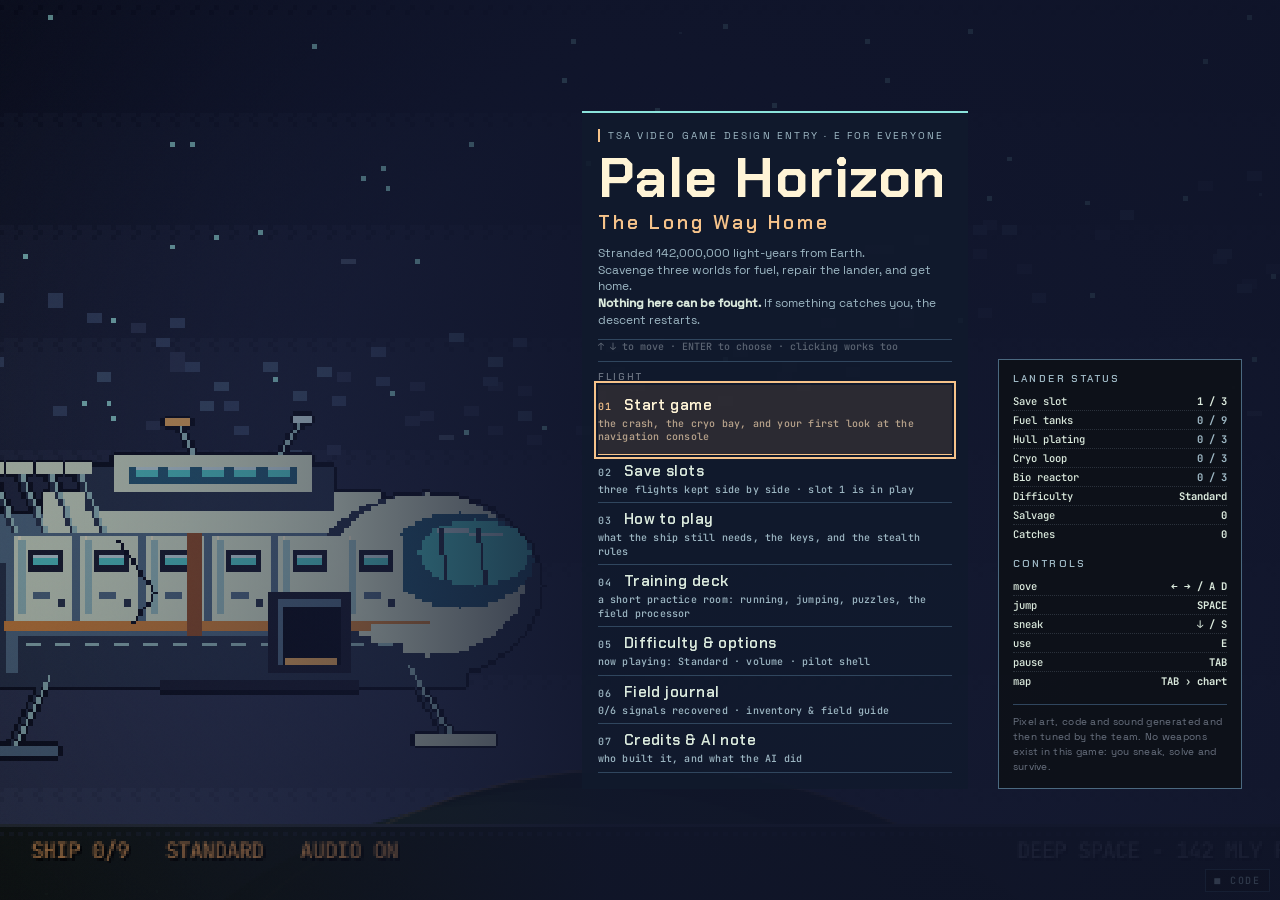
==== game/index.html @ 8185ffc0 "Initial commit: Pale Horizon — the finished game plus its toolchain A pixel-art stealth-puzzle adven" ====
<!DOCTYPE html>
<html lang="en">
<head>
<meta charset="utf-8">
<meta name="viewport" content="width=device-width, initial-scale=1, viewport-fit=cover">
<title>Pale Horizon</title>
<link rel="stylesheet" href="style.css">
</head>
<body>
<div id="frame">
  <canvas id="screen" width="640" height="368"></canvas>
  <div id="scanlines"></div>

  <!-- in-game HUD -->
  <div id="hud" class="layer hidden">
    <div class="hud-left">
      <span id="hud-suit" class="suit"><span class="dot"></span><span id="hud-suit-text">EVA SEALED</span></span>
      <span class="chip"><img src="assets/ui_fuel.png" alt="fuel"> <b id="hud-fuel">0</b><small>/9</small></span>
      <span class="chip material" id="hud-hull"><img src="assets/ui_plate.png" alt="hull"> <b>0</b><small>/3</small></span>
      <span class="chip material" id="hud-cryo"><img src="assets/ui_coolant.png" alt="coolant"> <b>0</b><small>/3</small></span>
      <span class="chip material" id="hud-bio"><img src="assets/ui_ration.png" alt="rations"> <b>0</b><small>/3</small></span>
      <span id="hud-diff" class="chip diff"></span>
    </div>
    <div class="hud-right">
      <span id="hud-objective"></span>
      <span id="hud-alert" class="alert">ALERT</span>
      <span id="hud-hint" class="hint">Tab: pause &nbsp; J: journal &nbsp; M: mute</span>
    </div>
  </div>

  <!-- overlays -->
  <div id="menu" class="layer menu hidden">
    <div class="menu-grid">
      <div class="menu-main">
        <p class="kicker">TSA Video Game Design entry &middot; E for Everyone</p>
        <div class="logo">
          <h1>Pale Horizon</h1>
          <h2>The Long Way Home</h2>
        </div>
        <p class="tagline"></p>
        <div class="menu-buttons"></div>
      </div>
      <aside class="menu-log">
        <h3>Lander status</h3>
        <ul id="menu-status"></ul>
        <h3>Controls</h3>
        <ul id="menu-controls">
          <li><span>move</span><b>&larr; &rarr; / A D</b></li>
          <li><span>jump</span><b>SPACE</b></li>
          <li><span>sneak</span><b>&darr; / S</b></li>
          <li><span>use</span><b>E</b></li>
          <li><span>pause</span><b>TAB</b></li>
          <li><span>map</span><b>TAB &rsaquo; chart</b></li>
        </ul>
        <p class="footnote">Pixel art, code and sound generated and then tuned by the team.
        No weapons exist in this game: you sneak, solve and survive.</p>
      </aside>
    </div>
  </div>

  <div id="panel" class="layer panel hidden">
    <div class="panel-inner">
      <h3 id="panel-title"></h3>
      <div id="panel-body"></div>
      <div id="panel-actions" class="actions"></div>
    </div>
  </div>

  <!-- field processors: purify / smelt / melt -->
  <div id="minigame" class="layer minigame hidden">
    <div class="rig">
      <h3 id="mg-title"></h3>
      <p class="brief" id="mg-brief"></p>
      <canvas id="mg-canvas" width="398" height="150"></canvas>
      <div class="readout"><span id="mg-left"></span><span id="mg-right"></span></div>
      <div class="acts">
        <button id="mg-abort" class="danger">Abort</button>
      </div>
    </div>
  </div>

  <div id="dialogue" class="layer dialogue hidden">
    <div class="speaker">
      <div class="portrait"><canvas id="portrait" width="32" height="32"></canvas></div>
      <span id="speaker-name">PILOT</span>
    </div>
    <div class="bubble"><p id="dialogue-text"></p><span class="advance">[ space / click ]</span></div>
  </div>

  <div id="toast" class="layer toast hidden"><span id="toast-text"></span></div>
  <div id="flash" class="layer flash"></div>
  <div id="caught" class="layer hidden">
    <h2>CAUGHT</h2>
    <p id="caught-line">RESTARTING THE DESCENT</p>
  </div>

  <!-- touch controls for tablets -->
  <div id="touch" class="layer touch hidden">
    <div class="dpad">
      <button data-key="left">&larr;</button>
      <button data-key="right">&rarr;</button>
    </div>
    <div class="acts">
      <button data-key="down">&darr;<small>sneak</small></button>
      <button data-key="dash">DASH<small>q</small></button>
      <button data-key="freeze">CRYO<small>f</small></button>
      <button data-key="jump">JUMP</button>
      <button data-key="use">USE</button>
    </div>
    <div class="touch-tools"><button data-key="journal">LOG</button><button data-key="pause">PAUSE</button></div>
  </div>

  <div id="debug" class="layer debug hidden"><pre id="debug-text"></pre></div>
  <div id="admin" class="layer hidden">
    <div class="console">
      <h3>Test deck</h3>
      <p class="brief">Hidden developer deck. ESC or Close exits. Changes write straight to the active save slot.</p>
      <div id="admin-body"></div>
      <pre class="state" id="admin-state"></pre>
      <div class="slot-tools">
        <button id="admin-close">Close the test deck</button>
        <button id="admin-reset" class="danger">Wipe this save slot</button>
      </div>
    </div>
  </div>
  <!-- the code reader: hidden in the corner until you go looking for it -->
  <div id="codes" class="codes">
    <button id="codes-chip" class="codes-chip" type="button" aria-label="code reader" aria-expanded="false" aria-controls="codes-input">&#9632; code</button>
    <div class="codes-box">
      <label for="codes-input">Code</label>
      <input id="codes-input" type="text" autocomplete="off" autocapitalize="off" spellcheck="false" maxlength="24" placeholder="type a code">
      <span class="codes-typed" id="codes-typed">&mdash;</span>
      <button id="codes-close" type="button">close</button>
    </div>
  </div>

  <div id="selftest" class="selftest"></div>
  <div id="loading" class="layer loading"><p>loading pixel cargo&hellip;</p></div>
</div>
<script type="module" src="src/main.js"></script>
</body>
</html>
---- game/style.css ----
/* PALE HORIZON - UI stylesheet
   Palette: "aluminium and sodium". Cold structural grey for every surface,
   one warm sodium lamp for anything you can act on, and a cold instrument
   blue for read-outs. Danger red is reserved for danger.
     void #07080B / screen #0D1015 / panel #151A21 / line #2F3742
     bone #E7E4DC / dim #8B93A1 / lamp #E8A05C / blue #8FB6D6 / danger #CF5B45
   Flat surfaces only: no gradients, no glow, no rounded corners. Anything
   that looks lit is a real light source (the engine, the beacon, the lamp). */

@font-face {
  font-family: "Plex Mono";
  src: url("assets/fonts/IBMPlexMono-Regular.woff2") format("woff2");
  font-weight: 400;
  font-style: normal;
  font-display: swap;
}
@font-face {
  font-family: "Plex Mono";
  src: url("assets/fonts/IBMPlexMono-SemiBold.woff2") format("woff2");
  font-weight: 600;
  font-style: normal;
  font-display: swap;
}
@font-face {
  font-family: "Space Grotesk";
  src: url("assets/fonts/SpaceGrotesk-Regular.woff2") format("woff2");
  font-weight: 400;
  font-style: normal;
  font-display: swap;
}
@font-face {
  font-family: "Space Grotesk";
  src: url("assets/fonts/SpaceGrotesk-Medium.woff2") format("woff2");
  font-weight: 500;
  font-style: normal;
  font-display: swap;
}
/* the console face: headings, station nameplates, anything that should read
   like it was stencilled onto the hull */
@font-face {
  font-family: "Chakra Petch";
  src: url("assets/fonts/ChakraPetch-600.woff2") format("woff2");
  font-weight: 600;
  font-style: normal;
  font-display: swap;
}
@font-face {
  font-family: "Chakra Petch";
  src: url("assets/fonts/ChakraPetch-700.woff2") format("woff2");
  font-weight: 700;
  font-style: normal;
  font-display: swap;
}
/* the read-out face: numbers, labels, keys, tables */
@font-face {
  font-family: "JetBrains Mono";
  src: url("assets/fonts/JetBrainsMono-500.woff2") format("woff2");
  font-weight: 500;
  font-style: normal;
  font-display: swap;
}
@font-face {
  font-family: "JetBrains Mono";
  src: url("assets/fonts/JetBrainsMono-700.woff2") format("woff2");
  font-weight: 700;
  font-style: normal;
  font-display: swap;
}

:root {
  --void: #10152b;
  --screen: #16233d;
  --panel: #1b2d46;
  --panel-2: #29415a;
  --line: #4b6980;
  --line-soft: #30465e;
  --text: #dbeadd;
  --bright: #fff4d6;
  --dim: #9eb8c4;
  --lamp: #f6c38a;
  --blue: #8be3db;
  --danger: #cf5b45;
  --font: "Space Grotesk", "Plex Mono", ui-monospace, "Segoe UI", sans-serif;
  --mono: "JetBrains Mono", "Plex Mono", ui-monospace, "Consolas", monospace;
  --display: "Chakra Petch", "Space Grotesk", "Plex Mono", sans-serif;
  /* every numeral the game shows lines up in a column */
  --nums: tabular-nums lining-nums;
}

* { box-sizing: border-box; }

html, body {
  margin: 0;
  padding: 0;
  height: 100%;
  background: var(--void);
  color: var(--text);
  font-family: var(--font);
  overflow: hidden;
  -webkit-user-select: none;
  user-select: none;
}

#frame { position: fixed; inset: 0; display: grid; place-items: center; }

#screen {
  display: block;
  image-rendering: pixelated;
  image-rendering: crisp-edges;
  background: #05070a;
  box-shadow: 0 0 0 4px #12161d, 0 0 0 5px #05070a, 0 12px 40px #000c;
}

/* film grain: one repeating tile, no animation, sits over everything */
#scanlines {
  position: absolute;
  inset: 0;
  pointer-events: none;
  background-image: url("data:image/svg+xml,%3Csvg xmlns='http://www.w3.org/2000/svg' width='64' height='64'%3E%3Cfilter id='g'%3E%3CfeTurbulence type='fractalNoise' baseFrequency='0.8' numOctaves='2'/%3E%3C/filter%3E%3Crect width='64' height='64' filter='url(%23g)' opacity='0.5'/%3E%3C/svg%3E");
  background-repeat: repeat;
  background-size: 64px 64px;
  opacity: 0.045;
  mix-blend-mode: overlay;
}

.layer { position: absolute; inset: 0; pointer-events: none; }
.hidden { display: none !important; }

/* ------------------------------------------------------------------- HUD -- */
#hud {
  display: flex;
  justify-content: space-between;
  align-items: flex-start;
  padding: 9px 12px;
  font-size: 12px;
  font-family: var(--mono);
  font-weight: 500;
  font-variant-numeric: var(--nums);
}
.chip b, .menu-log li b, .slot .meta, .minigame .readout { font-variant-numeric: var(--nums); }
.hud-left, .hud-right { display: flex; gap: 7px; align-items: center; flex-wrap: wrap; }
.chip {
  display: inline-flex;
  align-items: center;
  gap: 5px;
  background: rgba(13, 16, 21, 0.88);
  border: 1px solid var(--line);
  padding: 2px 7px 2px 5px;
}
.chip small { color: var(--dim); }
.chip img { width: 12px; height: 16px; image-rendering: pixelated; }
.chip.material { border-color: #37414f; }
.chip.done { color: var(--lamp); border-color: #4a3a28; }
#hud-objective {
  background: rgba(13, 16, 21, 0.88);
  border: 1px solid var(--line);
  padding: 2px 8px;
  color: var(--blue);
  max-width: 44vw;
  text-align: right;
}
.alert {
  color: var(--danger);
  border: 1px solid var(--danger);
  padding: 2px 7px;
  background: rgba(13, 16, 21, 0.88);
  animation: blink 0.5s steps(2, end) infinite;
  letter-spacing: 0.12em;
}
.hint { color: var(--dim); font-size: 10.5px; }
@keyframes blink { 50% { opacity: 0.3; } }

/* suit state: a single read-out, because one catch now ends the run */
.suit { display: inline-flex; align-items: center; gap: 6px; background: rgba(13, 16, 21, 0.88); border: 1px solid var(--line); padding: 3px 8px; letter-spacing: 0.08em; font-size: 10.5px; }
.suit .dot { width: 7px; height: 7px; background: var(--lamp); }
.suit.unsealed .dot { background: var(--blue); }

.diff-row { display: flex; gap: 8px; flex-wrap: wrap; margin-bottom: 6px; }
.diff-btn { flex: 1 1 140px; }
.diff-btn.active { border-color: var(--lamp); color: var(--text); background: var(--panel-2); }
.blurb { color: var(--dim); font-size: 11px; line-height: 1.55; margin: 0 0 8px; }
.slider { display: grid; grid-template-columns: 90px 1fr; align-items: center; gap: 10px; margin-bottom: 6px; font-size: 12px; color: var(--dim); }
.slider input[type="range"] { width: 100%; accent-color: var(--lamp); height: 18px; }
button.inline { display: inline-block; width: auto; padding: 6px 10px; font-size: 12px; }

.debug { pointer-events: none; padding: 32px 12px; }
.debug pre {
  margin: 0;
  font-size: 11px;
  line-height: 1.45;
  color: #b9c2cf;
  background: rgba(7, 8, 11, 0.86);
  border: 1px solid var(--line-soft);
  padding: 8px 10px;
  display: inline-block;
  white-space: pre;
}

/* --------------------------------------------------------- self-test panel */
.selftest {
  display: none;
  position: fixed;
  inset: 12px;
  overflow: auto;
  z-index: 60;
  background: rgba(7, 8, 11, 0.97);
  border: 1px solid var(--line);
  padding: 14px 16px;
  font-family: var(--font);
  font-size: 12px;
  line-height: 1.5;
  color: var(--text);
}
.selftest.pass { border-color: var(--lamp); }
.selftest.fail { border-color: var(--danger); }
.selftest h2 { margin: 0 0 10px; font-size: 14px; letter-spacing: 1px; }
.selftest.pass h2 { color: var(--lamp); }
.selftest.fail h2 { color: var(--danger); }
.selftest ul { margin: 0; padding-left: 18px; }
.selftest li { margin-bottom: 3px; }
.selftest li.ok { color: var(--lamp); }
.selftest li.bad { color: var(--danger); font-weight: 600; }
.selftest li span { color: var(--dim); font-weight: 400; }

/* ------------------------------------------------------------------ menu -- */
/* Asymmetric on purpose: the game's own canvas is the backdrop, so the menu
   is a left-hand slab of type with a narrow read-out column beside it. */
.menu {
  display: flex;
  align-items: safe center;
  justify-content: flex-end;
  overflow-y: auto;
  padding: 3vh 3vw;
  pointer-events: auto;
  background: linear-gradient(90deg, rgba(16,21,43,.06), rgba(16,21,43,.88) 47%);
}
/* type on the right, the wreck and its planet on the left: the game's own
   canvas is part of the composition rather than something to cover up */
.menu-grid {
  display: grid;
  grid-template-columns: minmax(300px, 1fr) minmax(196px, 244px);
  gap: 30px;
  align-items: end;
  width: 100%;
  max-width: 660px;
}
.menu-main { max-width: 520px; }
.title-screen #screen { width: 100vw !important; height: auto !important; min-height: 100vh; object-fit: cover; box-shadow: none; }
.menu-main { padding: 16px; background: rgba(16,26,44,.82); border-top: 2px solid var(--blue); }
.menu-log { background: rgba(16,26,44,.9); }
@media (max-width: 720px) { .menu-main { padding: 12px; } }
.kicker {
  margin: 0 0 10px;
  font-size: 10px;
  letter-spacing: 0.22em;
  text-transform: uppercase;
  color: var(--dim);
  border-left: 2px solid var(--lamp);
  padding-left: 8px;
}
.logo h1 {
  margin: 0;
  font-family: var(--display);
  font-weight: 700;
  font-size: clamp(42px, 5vw, 62px);
  line-height: 0.92;
  letter-spacing: 0.02em;
  color: var(--bright);
}
.logo h2 {
  margin: 6px 0 0;
  font-family: var(--display);
  font-weight: 600;
  font-size: clamp(13px, 2.1vw, 19px);
  letter-spacing: 0.16em;
  color: var(--lamp);
}
.tagline {
  color: var(--dim);
  margin: 14px 0 0;
  line-height: 1.62;
  font-size: 12.5px;
  max-width: 44ch;
}
.tagline b { color: var(--text); font-weight: 600; }

.menu-buttons {
  display: flex;
  flex-direction: column;
  gap: 0;
  margin-top: 18px;
  border-top: 1px solid var(--line-soft);
  counter-reset: item;
}
.menu-buttons button {
  display: grid;
  grid-template-columns: 26px 1fr;
  align-items: baseline;
  width: 100%;
  gap: 0;
  text-align: left;
  border: 0;
  border-bottom: 1px solid var(--line-soft);
  background: transparent;
  padding: 8px 10px 8px 0;
}
.menu-buttons button::before {
  counter-increment: item;
  content: counter(item, decimal-leading-zero);
  grid-column: 1;
  grid-row: 1;
  font-size: 10px;
  color: var(--dim);
  letter-spacing: 0.1em;
}
.menu-buttons button > .label {
  grid-column: 2;
  grid-row: 1;
  font-family: var(--display);
  font-weight: 600;
  font-size: 15px;
  letter-spacing: 0.03em;
}
/* group headers inside the menu: a quiet rule with a stencilled caption */
.menu-buttons .group {
  grid-column: 1 / -1;
  margin: 14px 0 2px;
  font-family: var(--display);
  font-weight: 600;
  font-size: 9.5px;
  letter-spacing: 0.24em;
  text-transform: uppercase;
  color: #6a7280;
  border-top: 1px solid var(--line-soft);
  padding-top: 9px;
}
.menu-buttons .group:first-child { margin-top: 0; border-top: 0; padding-top: 0; }
.menu-buttons .hint {
  grid-column: 1 / -1;
  font-family: var(--mono);
  font-size: 10px;
  color: #5b6472;
  margin: 0 0 2px;
}
.menu-buttons button .key {
  grid-column: 1;
  grid-row: 1;
  font-family: var(--mono);
  font-size: 10px;
  color: var(--lamp);
}
.menu-buttons button.nonum::before { content: ""; }
.menu-buttons button:hover:not(:disabled) { background: rgba(232, 160, 92, 0.07); border-color: var(--line); }
.menu-buttons button:hover:not(:disabled)::before { color: var(--lamp); }
.menu-buttons button:active:not(:disabled) { background: rgba(232, 160, 92, 0.13); }
.menu-buttons button .sub {
  /* the number and the label sit on the first row, the sub-line spans both */
  grid-column: 1 / -1;
  display: block;
  font-size: 10px;
  line-height: 1.35;
  color: var(--dim);
  margin-top: 2px;
  letter-spacing: 0.02em;
}
.menu-buttons button.primary { color: var(--bright); }
.menu-buttons button.primary::before { color: var(--lamp); }
.menu-buttons button:disabled { opacity: 0.42; cursor: not-allowed; }

.menu-log {
  border: 1px solid var(--line);
  background: rgba(13, 16, 21, 0.82);
  padding: 12px 14px 14px;
  align-self: end;
}
.menu-log h3 {
  margin: 0 0 7px;
  font-family: var(--display);
  font-weight: 600;
  font-size: 10px;
  letter-spacing: 0.24em;
  text-transform: uppercase;
  color: var(--dim);
}
.menu-log h3 + ul { margin: 0 0 14px; padding: 0; list-style: none; }
.menu-log li {
  display: flex;
  justify-content: space-between;
  gap: 10px;
  font-family: var(--mono);
  font-weight: 500;
  font-size: 10.5px;
  padding: 2px 0;
  border-bottom: 1px dotted #2a313b;
}
.menu-log li:last-child { border-bottom: 0; }
.menu-log li b { color: var(--text); font-weight: 600; }
.menu-log li .ok { color: var(--lamp); }
.menu-log li .off { color: var(--dim); }
.footnote {
  color: #6a7280;
  font-size: 10px;
  letter-spacing: 0.03em;
  margin: 0;
  padding-top: 9px;
  border-top: 1px solid var(--line-soft);
  line-height: 1.5;
}

button {
  font-family: var(--mono);
  font-weight: 500;
  font-size: 12.5px;
  color: var(--text);
  background: var(--panel);
  border: 1px solid var(--line);
  border-radius: 0;
  padding: 8px 13px;
  cursor: pointer;
  letter-spacing: 0.05em;
  text-align: center;
  transition: background 0.08s linear, border-color 0.08s linear;
}
button:hover:not(:disabled) { background: var(--panel-2); border-color: var(--lamp); }
button:focus-visible { outline: 2px solid var(--lamp); outline-offset: 1px; }
button:active:not(:disabled) { background: #191f27; }
button.primary { border-color: var(--lamp); color: var(--bright); }
button:disabled { opacity: 0.45; cursor: not-allowed; }
button .sub { display: block; font-size: 10px; color: var(--dim); margin-top: 3px; letter-spacing: 0.02em; }
button.primary .sub { color: #b9a48c; }
button.danger { border-color: var(--danger); color: #f0cfc7; }
button.danger:hover:not(:disabled) { background: #24160f; border-color: var(--danger); }

/* --------------------------------------------------------------- panels --- */
.panel {
  display: grid;
  place-items: center;
  background: rgba(12,20,37,.82);
  pointer-events: auto;
}
.panel-inner {
  width: min(680px, 92vw);
  max-height: 88vh;
  overflow: auto;
  background: var(--panel);
  border: 1px solid var(--line);
  box-shadow: 0 0 0 3px #101b30, 0 0 0 4px #496579, 8px 8px 0 #091222b0;
  border-top: 3px solid var(--blue);
  padding: 16px 18px;
}
.panel-inner h3 {
  margin: 0 0 12px;
  padding-bottom: 8px;
  border-bottom: 1px solid var(--line-soft);
  color: var(--lamp);
  font-family: var(--display);
  letter-spacing: 0.2em;
  font-size: 13px;
  font-weight: 700;
  text-transform: uppercase;
}
#panel-body { line-height: 1.7; font-size: 13px; color: var(--text); }
#panel-body p { margin: 0 0 9px; }
#panel-body ul { margin: 0 0 10px; padding-left: 20px; }
#panel-body li { margin-bottom: 4px; }
#panel-body b { color: var(--bright); font-weight: 600; }
#panel-body .keys { display: grid; grid-template-columns: max-content 1fr; gap: 4px 14px; margin-bottom: 10px; }
#panel-body .keys span:nth-child(odd) {
  color: var(--text);
  background: var(--panel-2);
  border: 1px solid var(--line);
  padding: 1px 7px;
  text-align: center;
  font-size: 11px;
}
.actions { display: flex; gap: 8px; flex-wrap: wrap; margin-top: 14px; }

/* save slots */
.slots { display: grid; gap: 8px; margin: 4px 0 12px; }
.slot {
  display: grid;
  grid-template-columns: 40px 1fr auto;
  gap: 12px;
  align-items: center;
  border: 1px solid var(--line);
  background: var(--screen);
  padding: 9px 11px;
  text-align: left;
}
.slot:hover { border-color: var(--lamp); background: #171d25; }
.slot .index { font-family: var(--display); font-size: 22px; color: var(--lamp); line-height: 1; }
.slot .meta { font-size: 11px; color: var(--dim); margin-top: 3px; line-height: 1.5; }
.slot .name { font-size: 13px; color: var(--text); }
.slot.empty .index { color: #39414d; }
.slot.empty .name { color: var(--dim); }
.slot .stamp { font-size: 10px; color: var(--dim); text-align: right; white-space: nowrap; }
.slot-row { display: flex; gap: 6px; }
.slot-tools { display: flex; gap: 6px; margin-top: 2px; }

/* ------------------------------------------------------------- dialogue --- */
.dialogue {
  display: flex;
  align-items: flex-end;
  gap: 10px;
  padding: 0 14px 16px;
  pointer-events: auto;
}
.speaker { display: flex; flex-direction: column; align-items: center; gap: 4px; }
.portrait {
  width: 56px;
  height: 56px;
  border: 1px solid var(--line);
  background: var(--panel);
  display: grid;
  place-items: center;
}
.portrait canvas { width: 50px; height: 50px; image-rendering: pixelated; }
#speaker-name { font-family: var(--display); font-weight: 600; font-size: 10px; color: var(--lamp); letter-spacing: 0.22em; }
.bubble {
  flex: 1;
  background: rgba(21, 26, 33, 0.96);
  border: 1px solid var(--line);
  border-left: 2px solid var(--lamp);
  padding: 11px 13px 6px;
  font-size: 13px;
  line-height: 1.65;
  min-height: 64px;
}
.bubble p { margin: 0; }
.advance { display: block; text-align: right; font-size: 10px; color: var(--dim); margin-top: 6px; }

.toast { display: grid; place-items: start center; padding-top: 14vh; }
.toast span {
  background: rgba(13, 16, 21, 0.95);
  border: 1px solid var(--line);
  border-left: 2px solid var(--lamp);
  padding: 7px 15px;
  font-family: var(--display);
  font-weight: 600;
  font-size: 13px;
  letter-spacing: 0.04em;
  color: var(--text);
}
.flash { background: #000; opacity: 0; transition: opacity 0.25s linear; pointer-events: none; }

/* ------------------------------------------------------------------ caught */
#caught {
  display: grid;
  place-items: center;
  align-content: center;
  gap: 8px;
  background: rgba(8, 6, 6, 0);
  transition: background 0.18s linear;
}
#caught.on { background: rgba(24, 10, 8, 0.72); }
#caught h2 {
  margin: 0;
  font-family: var(--display);
  font-size: 30px;
  letter-spacing: 0.3em;
  text-indent: 0.3em;
  color: #f0cfc7;
}
#caught p { margin: 0; font-size: 11.5px; letter-spacing: 0.14em; color: #d8a99c; }

/* --------------------------------------------------------------- the kits */
.minigame {
  display: grid;
  place-items: center;
  background: rgba(7, 8, 11, 0.82);
  pointer-events: auto;
}
.minigame .rig {
  width: min(430px, 90vw);
  background: var(--panel);
  border: 1px solid var(--line);
  box-shadow: 0 0 0 3px #101b30, 0 0 0 4px #496579, 8px 8px 0 #091222b0;
  border-top: 3px solid var(--blue);
  padding: 14px 16px 16px;
}
.minigame h3 { margin: 0 0 3px; font-family: var(--display); font-weight: 700; font-size: 12px; letter-spacing: 0.24em; text-transform: uppercase; color: var(--lamp); }
.minigame .brief { margin: 0 0 12px; font-size: 11.5px; color: var(--dim); line-height: 1.55; }
.minigame canvas { display: block; width: 100%; image-rendering: pixelated; border: 1px solid var(--line-soft); background: #0b0e13; }
.minigame .readout { display: flex; justify-content: space-between; font-size: 11px; color: var(--dim); margin-top: 8px; letter-spacing: 0.08em; }
.minigame .readout b { color: var(--text); }
.minigame .acts { display: flex; gap: 8px; margin-top: 12px; justify-content: flex-end; }

/* --------------------------------------------------------------- admin ---- */
#admin {
  display: grid;
  place-items: center;
  background: rgba(4, 5, 8, 0.9);
  pointer-events: auto;
  z-index: 70;
}
#admin .console {
  width: min(760px, 94vw);
  max-height: 92vh;
  overflow: auto;
  background: var(--panel);
  border: 1px solid var(--line);
  padding: 14px 16px 16px;
}
#admin h3 {
  margin: 0 0 4px;
  font-family: var(--display);
  font-weight: 700;
  font-size: 13px;
  letter-spacing: 0.24em;
  text-transform: uppercase;
  color: var(--lamp);
}
#admin .brief { margin: 0 0 12px; font-size: 11px; color: var(--dim); }
#admin h4 {
  margin: 14px 0 6px;
  font-family: var(--display);
  font-weight: 600;
  font-size: 10px;
  letter-spacing: 0.24em;
  text-transform: uppercase;
  color: var(--dim);
  border-bottom: 1px solid var(--line-soft);
  padding-bottom: 4px;
}
#admin .grid { display: grid; grid-template-columns: repeat(auto-fit, minmax(178px, 1fr)); gap: 6px; }
#admin button { text-align: left; font-size: 11.5px; padding: 7px 10px; }
#admin button small { display: block; color: var(--dim); font-size: 9.5px; margin-top: 2px; letter-spacing: 0; }
#admin .state {
  margin-top: 14px;
  font-family: var(--mono);
  font-weight: 500;
  font-size: 10.5px;
  line-height: 1.55;
  color: #b9c2cf;
  background: var(--screen);
  border: 1px solid var(--line-soft);
  padding: 9px 10px;
  max-height: 170px;
  overflow: auto;
  white-space: pre-wrap;
  word-break: break-word;
}
.admin-hint {
  position: absolute;
  left: 12px;
  bottom: 10px;
  font-size: 10px;
  letter-spacing: 0.12em;
  color: #5b6472;
}

/* --------------------------------------------------------------- touch ---- */
.touch {
  display: flex;
  justify-content: space-between;
  align-items: flex-end;
  padding: 16px;
  pointer-events: none;
}
.touch .dpad, .touch .acts { display: flex; gap: 6px; pointer-events: auto; }
.touch button { touch-action: none; }
.touch-tools { position: absolute; right: 14px; top: 74px; display: flex; gap: 6px; pointer-events: auto; }
.touch .touch-tools button { min-width: 42px; height: 32px; font-size: 10px; }
@media (max-width: 720px) {
  .touch { padding: 48px 6px; }
  .touch button { min-width: 34px; height: 48px; font-size: 10px; padding: 4px; }
  .hud-left { flex-wrap: wrap; max-width: 65vw; gap: 4px; }
  .hud-right { max-width: 32vw; font-size: 9px; }
}
.journal-location { font: 10px var(--mono); letter-spacing: .12em; text-transform: uppercase; color: var(--blue); }
.journal-inventory { display: grid; grid-template-columns: repeat(3,1fr); gap: 8px; margin: 14px 0 24px; }
.journal-stock { display: flex; gap: 8px; padding: 10px; background: #122239; border: 1px solid var(--line-soft); font-size: 11px; }
.journal-stock img { width: 20px; height: 24px; object-fit: contain; image-rendering: pixelated; }
.journal-stock b { display: block; font-size: 10px; margin-top: 3px; }
.journal-entry { border-left: 2px solid var(--blue); padding: 4px 14px; background: #14243a; margin: 12px 0; }
.journal-entry h4 { color: var(--lamp); margin: 4px 0; }
#panel-body details { border-top: 1px solid var(--line-soft); padding: 9px 0; }
#panel-body summary { cursor: pointer; color: var(--blue); font-family: var(--display); }
@media (max-width: 480px) { .journal-inventory { grid-template-columns: 1fr; } }

.touch button {
  min-width: 58px;
  height: 58px;
  font-size: 17px;
  opacity: 0.82;
  background: rgba(13, 16, 21, 0.88);
}
.touch small { display: block; font-size: 9px; color: var(--dim); }
@media (max-width: 720px) {
  .touch button { min-width: 34px; width: 42px; height: 48px; font-size: 10px; padding: 4px; }
  .touch .dpad, .touch .acts { gap: 4px; }
  .touch .touch-tools button { width: 42px; }
  #hud { gap: 4px; padding: 8px; }
  .hud-left { flex: 1; max-width: 56vw; }
  .hud-right { flex: 0 1 40vw; min-width: 0; }
  #hud-objective { white-space: normal; font-size: 8px; line-height: 1.5; }
  #hud-hint { display: none; }
}

/* ------------------------------------------------------------ code reader --
   Hidden in the bottom-right corner. It sits at 22% opacity and comes up to
   full on hover, so a player who never looks for it never notices it, and one
   who does gets a proper console to type into. */
.codes {
  position: fixed;
  z-index: 90;
  right: 10px;
  bottom: 8px;
  pointer-events: auto;
  display: flex;
  flex-direction: column;
  align-items: flex-end;
  gap: 6px;
  opacity: 0.22;
  transition: opacity 0.12s linear;
}
.codes:hover, .codes.open, .codes:focus-within { opacity: 1; }
.codes-chip {
  font-family: var(--mono);
  font-weight: 500;
  font-size: 10px;
  letter-spacing: 0.18em;
  text-transform: uppercase;
  color: var(--dim);
  background: rgba(13, 16, 21, 0.86);
  border: 1px solid var(--line-soft);
  padding: 4px 8px;
}
.codes-chip:hover { color: var(--lamp); border-color: var(--line); background: rgba(13, 16, 21, 0.86); }
.codes-box { display: none; gap: 6px; align-items: center; flex-wrap: wrap; max-width: calc(100vw - 20px); padding: 10px; background: var(--void); border: 1px solid var(--line); }
.codes.open .codes-box { display: flex; }
.codes-box label {
  font-family: var(--display);
  font-weight: 600;
  font-size: 9.5px;
  letter-spacing: 0.22em;
  text-transform: uppercase;
  color: var(--dim);
}
.codes-box input {
  font-family: var(--mono);
  font-weight: 700;
  font-size: 12px;
  letter-spacing: 0.22em;
  text-transform: uppercase;
  color: var(--lamp);
  background: var(--void);
  border: 1px solid var(--line);
  padding: 5px 9px;
  width: 150px;
  outline: none;
}
.codes-box input:focus { border-color: var(--lamp); }
.codes-box input::placeholder { color: #4a525e; letter-spacing: 0.14em; text-transform: none; }
.codes-typed { font-family: var(--mono); font-size: 10px; color: #5b6472; min-width: 74px; }
.codes-box button { font-size: 10px; padding: 5px 8px; }

button.cursor:not(:disabled), button:focus-visible { border-color: var(--lamp); background: rgba(143,182,214,0.12); outline: 2px solid var(--lamp); outline-offset: 2px; }
.menu-buttons button.primary { background: rgba(232,160,92,0.12); padding-top: 14px; padding-bottom: 14px; }
@media (max-height: 900px) {
  .logo h1 { font-size: 56px; }
  .tagline { font-size: 12px; line-height: 1.4; margin-top: 10px; }
  .menu-buttons { margin-top: 10px; }
  .menu-buttons button { padding-top: 6px; padding-bottom: 6px; }
  .menu-buttons button.primary { padding-top: 10px; padding-bottom: 10px; }
  .menu-buttons .group { margin-top: 6px; }
}
@media (max-width: 720px) {
  .menu-grid { grid-template-columns: 1fr; gap: 16px; }
  .menu-log { display: none; }
  .menu { justify-content: center; padding: 24px; }
  .logo h1 { font-size: 48px; }
}

.loading {
  display: grid;
  place-items: center;
  background: var(--void);
  color: var(--dim);
  font-size: 12px;
  letter-spacing: 0.14em;
  pointer-events: auto;
}
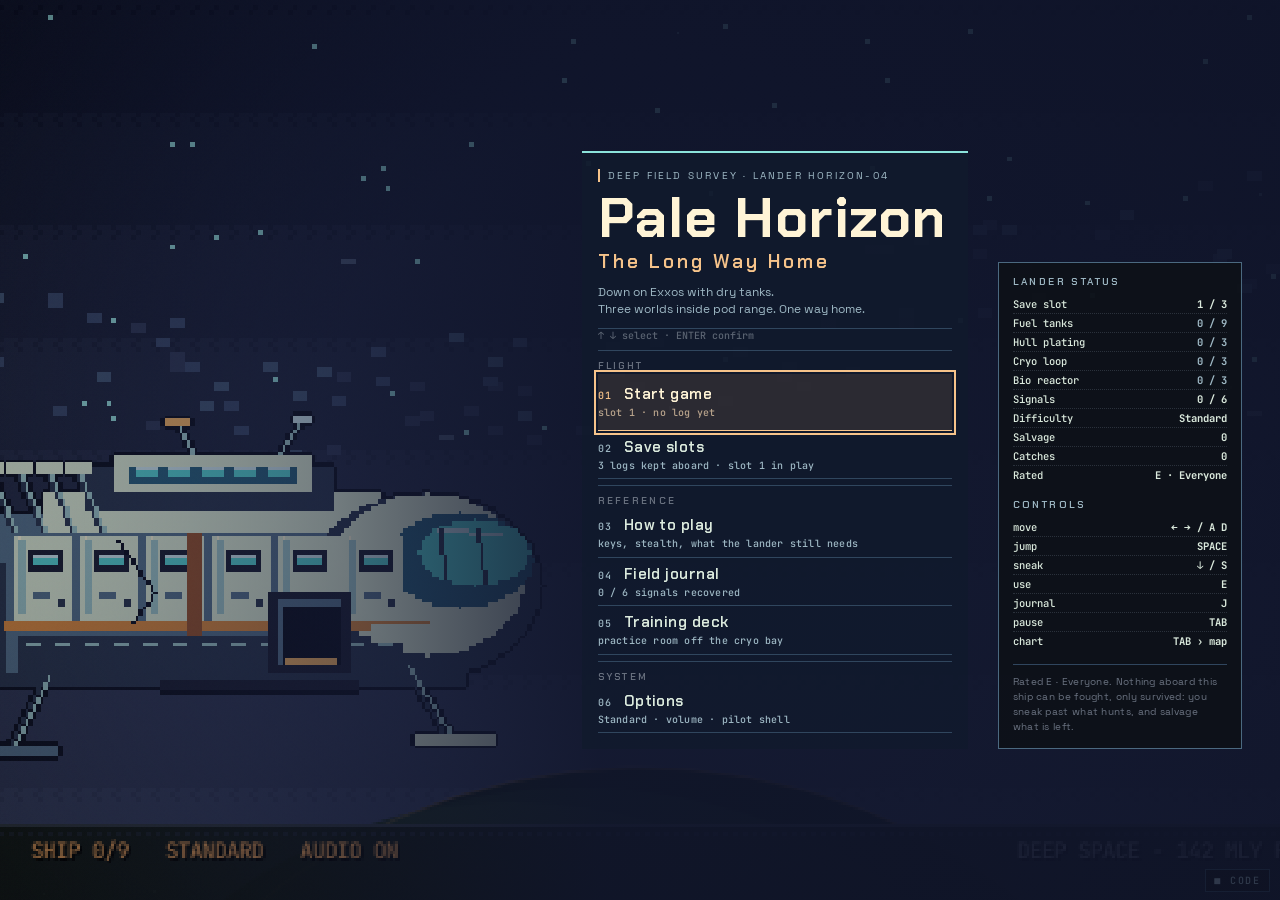
==== commit 0e9f2124: "Stop the title screen reading as a portfolio page The menu explained the game's mechanics in a parag" ====
--- a/game/index.html
+++ b/game/index.html
@@ -32,7 +32,7 @@
   <div id="menu" class="layer menu hidden">
     <div class="menu-grid">
       <div class="menu-main">
-        <p class="kicker">TSA Video Game Design entry &middot; E for Everyone</p>
+        <p class="kicker">Deep field survey &middot; Lander Horizon-04</p>
         <div class="logo">
           <h1>Pale Horizon</h1>
           <h2>The Long Way Home</h2>
@@ -49,11 +49,12 @@
           <li><span>jump</span><b>SPACE</b></li>
           <li><span>sneak</span><b>&darr; / S</b></li>
           <li><span>use</span><b>E</b></li>
+          <li><span>journal</span><b>J</b></li>
           <li><span>pause</span><b>TAB</b></li>
-          <li><span>map</span><b>TAB &rsaquo; chart</b></li>
+          <li><span>chart</span><b>TAB &rsaquo; map</b></li>
         </ul>
-        <p class="footnote">Pixel art, code and sound generated and then tuned by the team.
-        No weapons exist in this game: you sneak, solve and survive.</p>
+        <p class="footnote">Rated E &middot; Everyone. Nothing aboard this ship can be fought,
+        only survived: you sneak past what hunts, and salvage what is left.</p>
       </aside>
     </div>
   </div>
--- a/game/style.css
+++ b/game/style.css
@@ -770,6 +770,10 @@
   .menu-log { display: none; }
   .menu { justify-content: center; padding: 24px; }
   .logo h1 { font-size: 48px; }
+  /* A phone in portrait is far taller than the canvas is wide: cropping to fill
+     would leave the middle third of the title composition. Letterbox instead so
+     the whole wreck, planet and title card stay on screen. */
+  .title-screen #screen { height: 100vh !important; min-height: 0 !important; object-fit: contain; }
 }
 
 .loading {
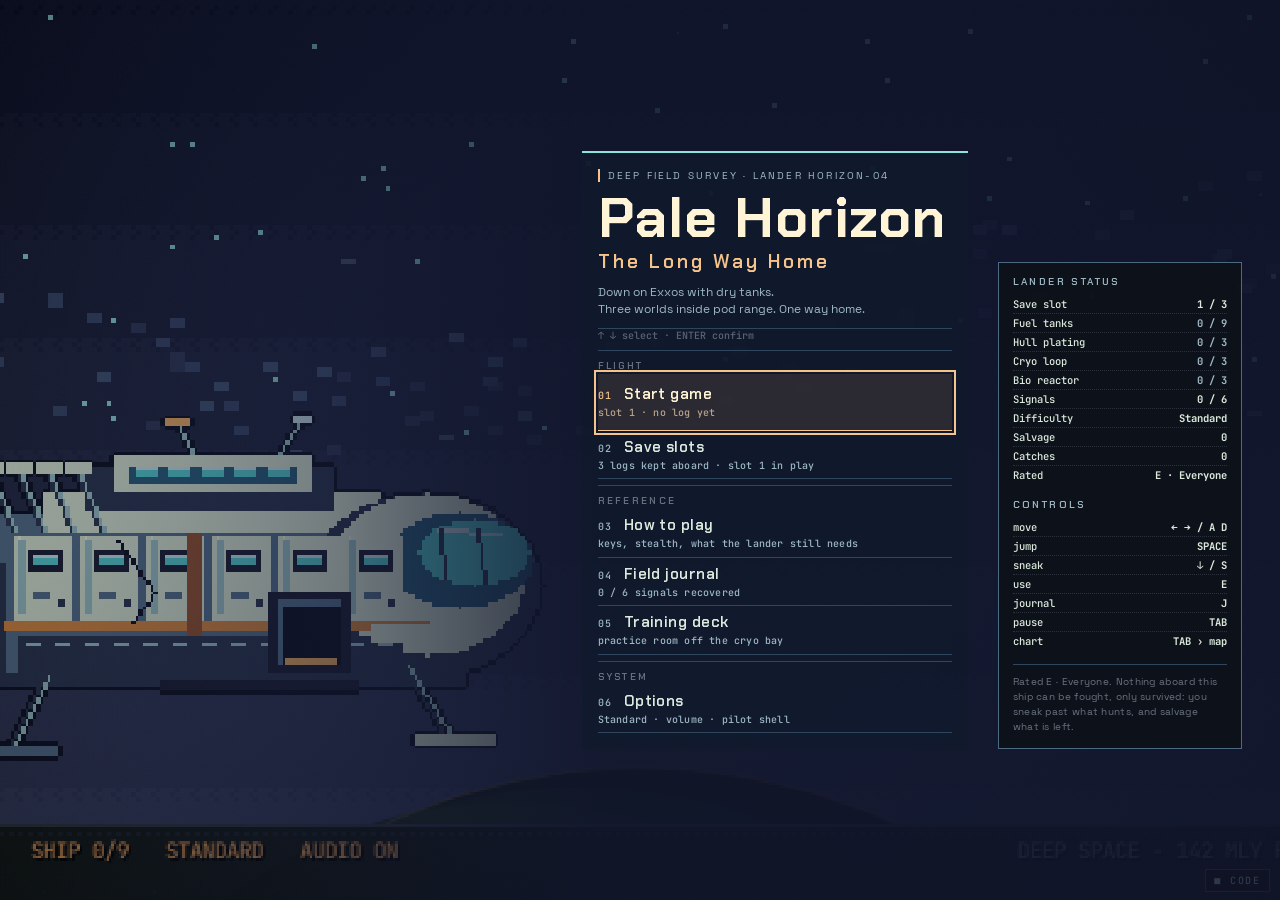
==== commit 8ba698e3: "Replace the hunters with plants and birds, and shrink the caught card The catch was a full-screen ti" ====
--- a/game/index.html
+++ b/game/index.html
@@ -90,9 +90,13 @@
 
   <div id="toast" class="layer toast hidden"><span id="toast-text"></span></div>
   <div id="flash" class="layer flash"></div>
+  <!-- a small slip, not a screen: the catch animation plays behind it -->
   <div id="caught" class="layer hidden">
-    <h2>CAUGHT</h2>
-    <p id="caught-line">RESTARTING THE DESCENT</p>
+    <div class="slip">
+      <h2>CAUGHT</h2>
+      <p id="caught-line">RESTARTING THE DESCENT</p>
+      <small>back to the last beacon</small>
+    </div>
   </div>
 
   <!-- touch controls for tablets -->
--- a/game/style.css
+++ b/game/style.css
@@ -542,26 +542,43 @@
   color: var(--text);
 }
 .flash { background: #000; opacity: 0; transition: opacity 0.25s linear; pointer-events: none; }
+.flash.hurt { background: radial-gradient(ellipse at 50% 50%, rgba(60, 10, 10, 0) 30%, rgba(24, 5, 5, 0.9) 100%); }
 
 /* ------------------------------------------------------------------ caught */
+/* A catch is a small slip in the corner of the eye, not a cut to black: the
+   pilot is being folded under the roots or lifted off while this is up. */
 #caught {
   display: grid;
   place-items: center;
-  align-content: center;
-  gap: 8px;
   background: rgba(8, 6, 6, 0);
   transition: background 0.18s linear;
 }
-#caught.on { background: rgba(24, 10, 8, 0.72); }
+#caught.on { background: rgba(12, 8, 8, 0.22); }
+#caught .slip {
+  min-width: 190px;
+  max-width: 280px;
+  padding: 9px 14px 10px;
+  text-align: left;
+  background: rgba(13, 16, 21, 0.95);
+  border: 1px solid var(--line);
+  border-left: 2px solid var(--danger);
+  box-shadow: 0 8px 24px rgba(0, 0, 0, 0.5);
+}
+#caught.on .slip { animation: slip-in 0.18s ease-out; }
+@keyframes slip-in {
+  from { transform: translateY(6px); opacity: 0; }
+  to { transform: translateY(0); opacity: 1; }
+}
 #caught h2 {
-  margin: 0;
-  font-family: var(--display);
-  font-size: 30px;
-  letter-spacing: 0.3em;
-  text-indent: 0.3em;
+  margin: 0 0 3px;
+  font-family: var(--display);
+  font-weight: 600;
+  font-size: 12px;
+  letter-spacing: 0.24em;
   color: #f0cfc7;
 }
-#caught p { margin: 0; font-size: 11.5px; letter-spacing: 0.14em; color: #d8a99c; }
+#caught p { margin: 0; font-size: 10px; letter-spacing: 0.1em; color: #d8a99c; }
+#caught small { display: block; margin-top: 5px; font-size: 9px; color: var(--dim); }
 
 /* --------------------------------------------------------------- the kits */
 .minigame {
